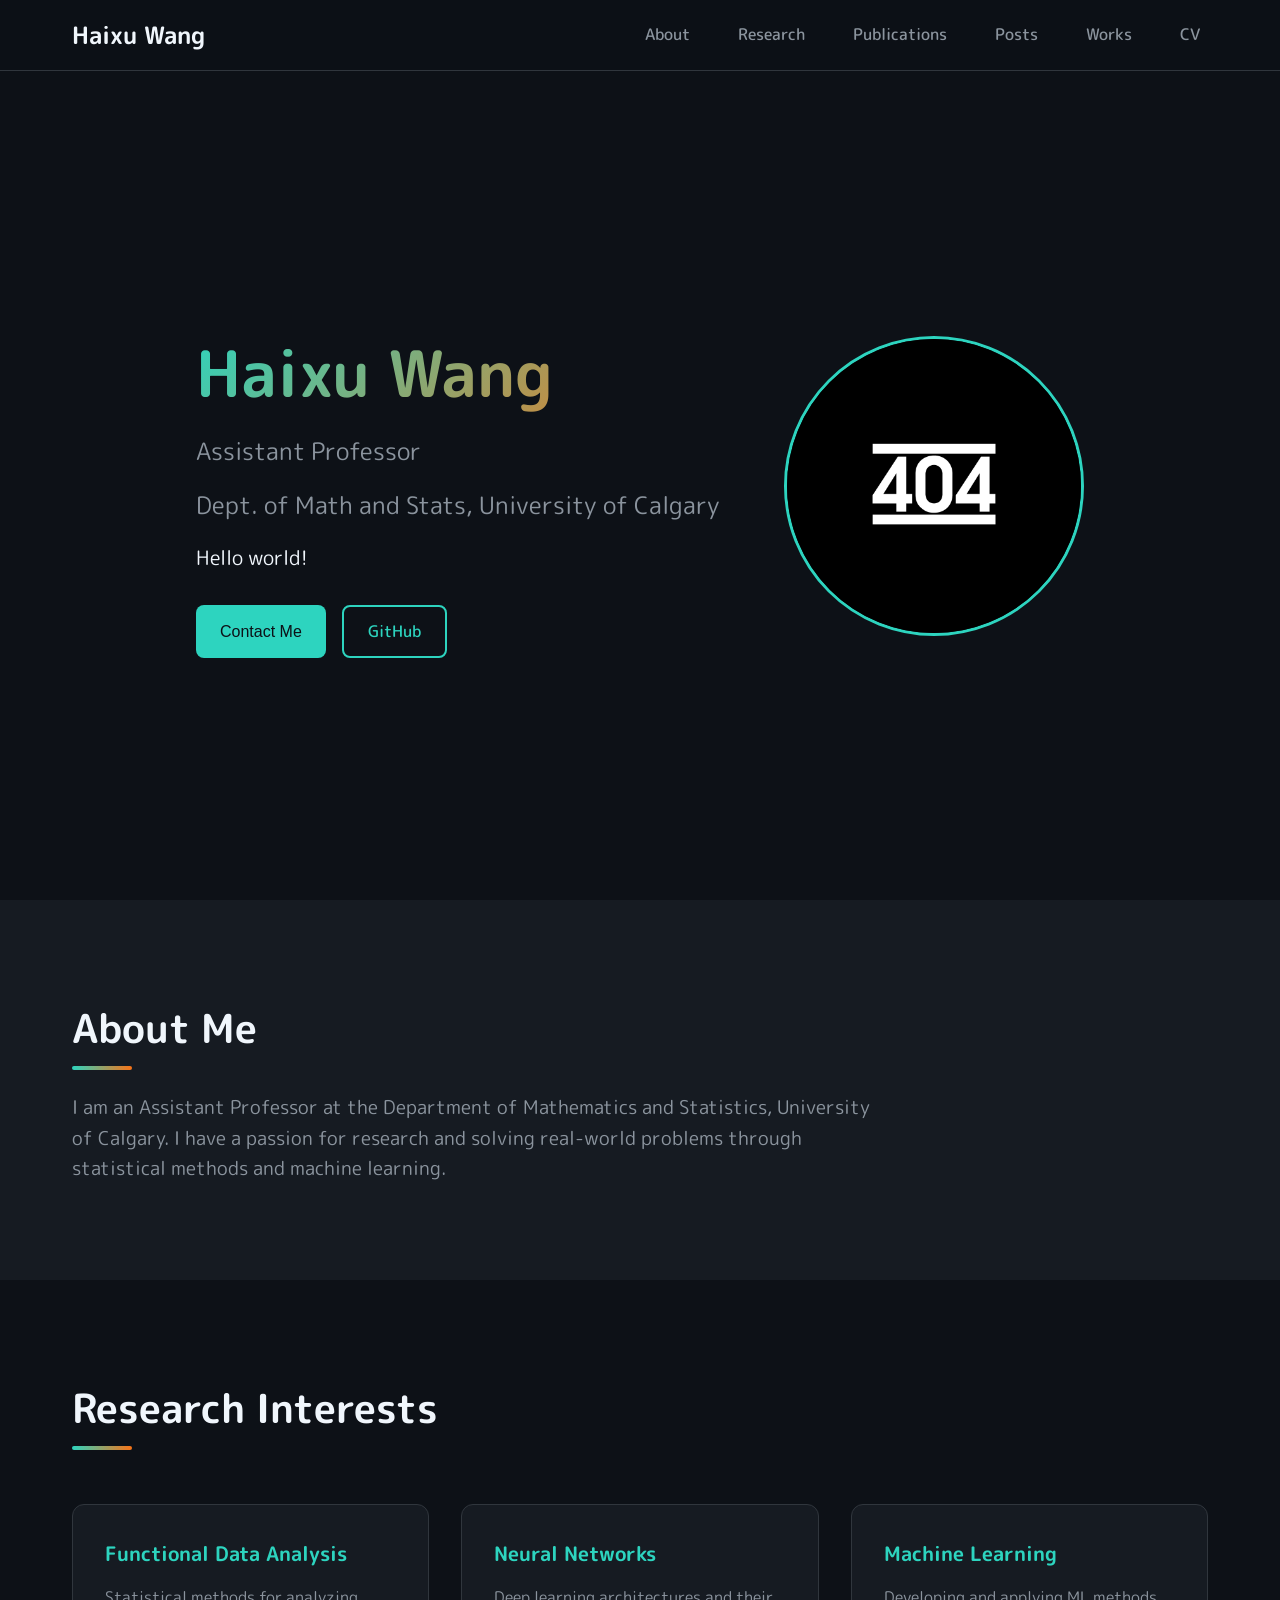
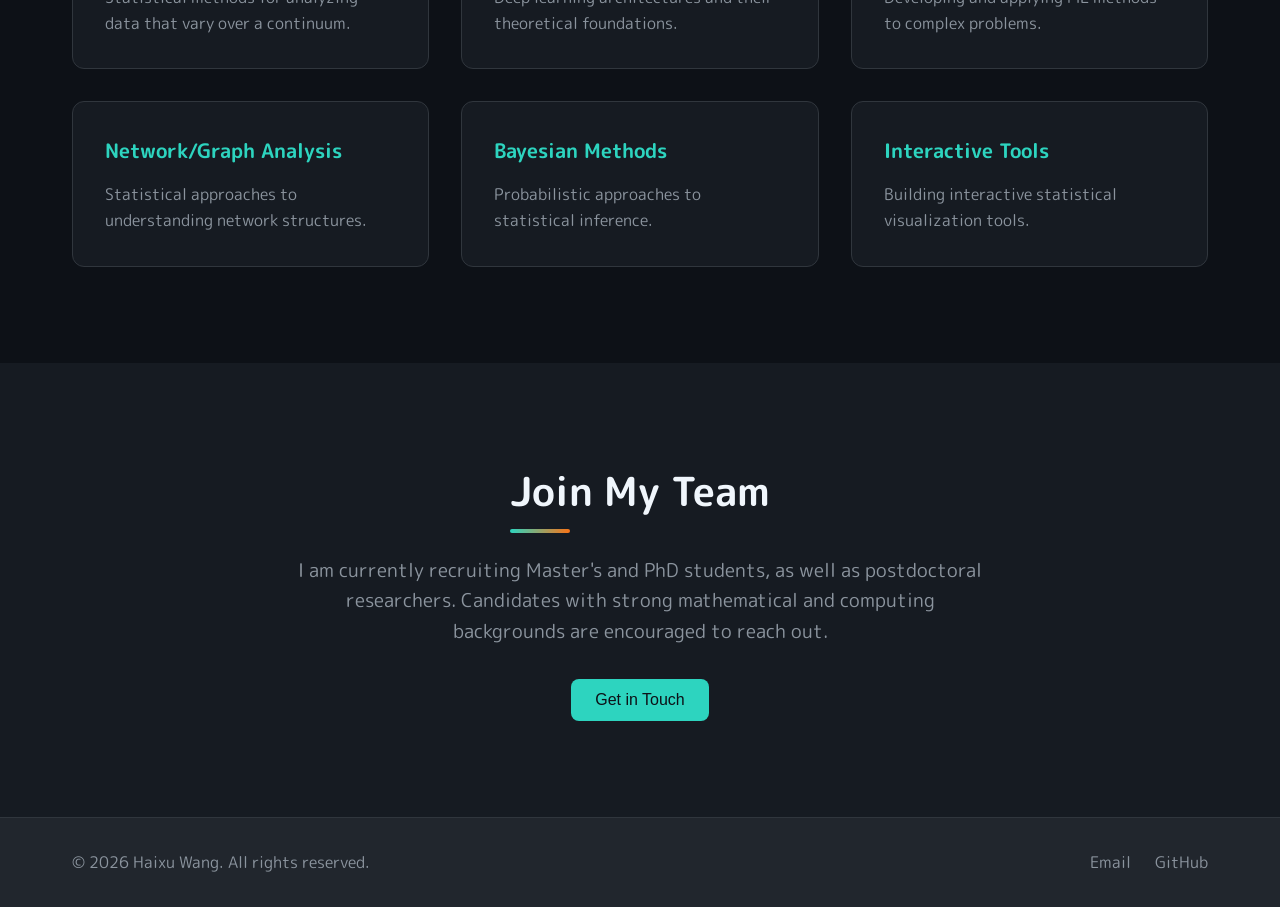
==== index.html @ f055b260 "Initial commit: Personal academic website" ====
<!DOCTYPE html>
<html lang="en">
<head>
    <meta charset="UTF-8">
    <meta name="viewport" content="width=device-width, initial-scale=1.0">
    <title>Haixu Wang | Assistant Professor</title>
    <link rel="stylesheet" href="styles.css">
    <link rel="preconnect" href="https://fonts.googleapis.com">
    <link rel="preconnect" href="https://fonts.gstatic.com" crossorigin>
    <link href="https://fonts.googleapis.com/css2?family=M+PLUS+Rounded+1c:wght@300;400;500;700&display=swap" rel="stylesheet">
</head>
<body>
    <header>
        <nav class="navbar">
            <div class="nav-brand">Haixu Wang</div>
            <ul class="nav-links">
                <li><a href="#about">About</a></li>
                <li><a href="#research">Research</a></li>
                <li><a href="publications.html">Publications</a></li>
                <li><a href="posts.html">Posts</a></li>
                <li><a href="works.html">Works</a></li>
                <li><a href="cv.html">CV</a></li>
            </ul>
            <button class="nav-toggle" aria-label="Toggle navigation">
                <span></span>
                <span></span>
                <span></span>
            </button>
        </nav>
    </header>

    <main>
        <section class="hero">
            <div class="hero-content">
                <div class="hero-text">
                    <h1>Haixu Wang</h1>
                    <p class="title">Assistant Professor</p>
                    <p class="title">Dept. of Math and Stats, University of Calgary</p>
                    <p class="tagline">Hello world!</p>
                    <div class="hero-buttons">
                        <button class="btn btn-primary" onclick="openContactModal()">Contact Me</button>
                        <a href="https://github.com/alex-haixuw" class="btn btn-secondary" target="_blank">GitHub</a>
                    </div>
                </div>
                <div class="hero-image">
                    <img src="profile_pic.png" alt="Haixu Wang" class="profile-image">
                </div>
            </div>
        </section>

        <section id="about" class="section about">
            <div class="container">
                <h2>About Me</h2>
                <p>I am an Assistant Professor at the Department of Mathematics and Statistics, University of Calgary. I have a passion for research and solving real-world problems through statistical methods and machine learning.</p>
            </div>
        </section>

        <section id="research" class="section research">
            <div class="container">
                <h2>Research Interests</h2>
                <div class="research-grid">
                    <div class="research-card">
                        <h3>Functional Data Analysis</h3>
                        <p>Statistical methods for analyzing data that vary over a continuum.</p>
                    </div>
                    <div class="research-card">
                        <h3>Neural Networks</h3>
                        <p>Deep learning architectures and their theoretical foundations.</p>
                    </div>
                    <div class="research-card">
                        <h3>Machine Learning</h3>
                        <p>Developing and applying ML methods to complex problems.</p>
                    </div>
                    <div class="research-card">
                        <h3>Network/Graph Analysis</h3>
                        <p>Statistical approaches to understanding network structures.</p>
                    </div>
                    <div class="research-card">
                        <h3>Bayesian Methods</h3>
                        <p>Probabilistic approaches to statistical inference.</p>
                    </div>
                    <div class="research-card">
                        <h3>Interactive Tools</h3>
                        <p>Building interactive statistical visualization tools.</p>
                    </div>
                </div>
            </div>
        </section>

        <section class="section recruitment">
            <div class="container">
                <h2>Join My Team</h2>
                <p>I am currently recruiting Master's and PhD students, as well as postdoctoral researchers. Candidates with strong mathematical and computing backgrounds are encouraged to reach out.</p>
                <button class="btn btn-primary" onclick="openContactModal()">Get in Touch</button>
            </div>
        </section>
    </main>

    <footer>
        <div class="container">
            <div class="footer-content">
                <p>&copy; 2026 Haixu Wang. All rights reserved.</p>
                <div class="footer-links">
                    <a href="#" onclick="openContactModal(); return false;">Email</a>
                    <a href="https://github.com/alex-haixuw" target="_blank">GitHub</a>
                </div>
            </div>
        </div>
    </footer>

    <!-- Contact Modal -->
    <div id="contact-modal" class="modal" onclick="closeContactModal(event)">
        <div class="modal-content">
            <button class="modal-close" onclick="closeContactModal()">&times;</button>
            <h3>Get in Touch</h3>
            <p>Feel free to reach out via email:</p>
            <div class="email-display">
                <span id="email-text">haixu.wang@ucalgary.ca</span>
                <button class="copy-btn" onclick="copyEmail()">Copy</button>
            </div>
            <p class="copy-feedback" id="copy-feedback">Copied to clipboard!</p>
        </div>
    </div>

    <script src="script.js"></script>
</body>
</html>
---- styles.css ----
/* CSS Variables */
:root {
    --bg-primary: #0d1117;
    --bg-secondary: #161b22;
    --bg-tertiary: #21262d;
    --text-primary: #f0f6fc;
    --text-secondary: #8b949e;
    --accent-teal: #2dd4bf;
    --accent-orange: #f97316;
    --border-color: #30363d;
    --font-main: 'M PLUS Rounded 1c', sans-serif;
}

/* Reset & Base */
* {
    margin: 0;
    padding: 0;
    box-sizing: border-box;
}

html {
    scroll-behavior: smooth;
}

body {
    font-family: var(--font-main);
    background-color: var(--bg-primary);
    color: var(--text-primary);
    line-height: 1.6;
}

a {
    color: var(--accent-teal);
    text-decoration: none;
    transition: color 0.3s ease;
}

a:hover {
    color: var(--accent-orange);
}

.container {
    max-width: 1200px;
    margin: 0 auto;
    padding: 0 2rem;
}

/* Navigation */
header {
    position: fixed;
    top: 0;
    left: 0;
    right: 0;
    z-index: 1000;
    background-color: rgba(13, 17, 23, 0.95);
    backdrop-filter: blur(10px);
    border-bottom: 1px solid var(--border-color);
}

.navbar {
    max-width: 1200px;
    margin: 0 auto;
    padding: 1rem 2rem;
    display: flex;
    justify-content: space-between;
    align-items: center;
}

.nav-brand {
    font-size: 1.5rem;
    font-weight: 700;
    color: var(--text-primary);
}

.nav-links {
    display: flex;
    list-style: none;
    gap: 2rem;
}

.nav-links a {
    color: var(--text-secondary);
    font-weight: 500;
    padding: 0.5rem;
    transition: color 0.3s ease;
}

.nav-links a:hover {
    color: var(--accent-teal);
}

.nav-toggle {
    display: none;
    flex-direction: column;
    gap: 5px;
    background: none;
    border: none;
    cursor: pointer;
    padding: 5px;
}

.nav-toggle span {
    width: 25px;
    height: 2px;
    background-color: var(--text-primary);
    transition: all 0.3s ease;
}

/* Hero Section */
.hero {
    min-height: 100vh;
    display: flex;
    align-items: center;
    padding-top: 80px;
}

.hero-content {
    max-width: 1200px;
    margin: 0 auto;
    padding: 2rem;
    display: flex;
    align-items: center;
    justify-content: space-between;
    gap: 4rem;
}

.hero-text h1 {
    font-size: 4rem;
    font-weight: 700;
    margin-bottom: 0.5rem;
    background: linear-gradient(135deg, var(--accent-teal), var(--accent-orange));
    -webkit-background-clip: text;
    -webkit-text-fill-color: transparent;
    background-clip: text;
}

.hero-text .title {
    font-size: 1.5rem;
    color: var(--text-secondary);
    margin-bottom: 1rem;
}

.hero-text .tagline {
    font-size: 1.25rem;
    color: var(--text-primary);
    margin-bottom: 2rem;
}

.hero-buttons {
    display: flex;
    gap: 1rem;
}

.btn {
    display: inline-block;
    padding: 0.75rem 1.5rem;
    border-radius: 8px;
    font-weight: 500;
    transition: all 0.3s ease;
    cursor: pointer;
    border: none;
    font-size: 1rem;
}

.btn-primary {
    background-color: var(--accent-teal);
    color: var(--bg-primary);
}

.btn-primary:hover {
    background-color: var(--accent-orange);
    color: var(--bg-primary);
}

.btn-secondary {
    background-color: transparent;
    color: var(--accent-teal);
    border: 2px solid var(--accent-teal);
}

.btn-secondary:hover {
    background-color: var(--accent-teal);
    color: var(--bg-primary);
}

.hero-image {
    flex-shrink: 0;
}

.profile-placeholder {
    width: 300px;
    height: 300px;
    border-radius: 50%;
    background: linear-gradient(135deg, var(--bg-secondary), var(--bg-tertiary));
    border: 3px solid var(--accent-teal);
    display: flex;
    align-items: center;
    justify-content: center;
    color: var(--text-secondary);
    font-size: 1rem;
}

.profile-image {
    width: 300px;
    height: 300px;
    border-radius: 50%;
    border: 3px solid var(--accent-teal);
    object-fit: cover;
}

/* Sections */
.section {
    padding: 6rem 0;
}

.section h2 {
    font-size: 2.5rem;
    margin-bottom: 2rem;
    color: var(--text-primary);
    position: relative;
    display: inline-block;
}

.section h2::after {
    content: '';
    position: absolute;
    bottom: -10px;
    left: 0;
    width: 60px;
    height: 4px;
    background: linear-gradient(90deg, var(--accent-teal), var(--accent-orange));
    border-radius: 2px;
}

/* About Section */
.about {
    background-color: var(--bg-secondary);
}

.about p {
    font-size: 1.2rem;
    color: var(--text-secondary);
    max-width: 800px;
}

/* Research Section */
.research-grid {
    display: grid;
    grid-template-columns: repeat(auto-fit, minmax(300px, 1fr));
    gap: 2rem;
    margin-top: 2rem;
}

.research-card {
    background-color: var(--bg-secondary);
    padding: 2rem;
    border-radius: 12px;
    border: 1px solid var(--border-color);
    transition: all 0.3s ease;
}

.research-card:hover {
    border-color: var(--accent-teal);
    transform: translateY(-5px);
}

.research-card h3 {
    color: var(--accent-teal);
    margin-bottom: 1rem;
    font-size: 1.25rem;
}

.research-card p {
    color: var(--text-secondary);
}

/* Recruitment Section */
.recruitment {
    background-color: var(--bg-secondary);
    text-align: center;
}

.recruitment p {
    font-size: 1.2rem;
    color: var(--text-secondary);
    max-width: 700px;
    margin: 0 auto 2rem;
}

/* Footer */
footer {
    background-color: var(--bg-tertiary);
    padding: 2rem 0;
    border-top: 1px solid var(--border-color);
}

.footer-content {
    display: flex;
    justify-content: space-between;
    align-items: center;
}

.footer-content p {
    color: var(--text-secondary);
}

.footer-links {
    display: flex;
    gap: 1.5rem;
}

.footer-links a {
    color: var(--text-secondary);
}

.footer-links a:hover {
    color: var(--accent-teal);
}

/* Fade-in Animation */
.fade-in {
    opacity: 0;
    transform: translateY(20px);
    transition: opacity 0.6s ease, transform 0.6s ease;
}

.fade-in.visible {
    opacity: 1;
    transform: translateY(0);
}

/* Page Content (Subpages) */
.page-content {
    padding-top: 120px;
    min-height: calc(100vh - 150px);
}

.page-title {
    font-size: 3rem;
    margin-bottom: 1rem;
    background: linear-gradient(135deg, var(--accent-teal), var(--accent-orange));
    -webkit-background-clip: text;
    -webkit-text-fill-color: transparent;
    background-clip: text;
}

.page-subtitle {
    color: var(--text-secondary);
    font-size: 1.2rem;
    margin-bottom: 3rem;
}

/* Active nav link */
.nav-links a.active {
    color: var(--accent-teal);
}

/* Publications Page */
.publication-section {
    margin-bottom: 4rem;
}

.publication-section h2 {
    font-size: 1.75rem;
    margin-bottom: 1.5rem;
    color: var(--text-primary);
    padding-bottom: 0.5rem;
    border-bottom: 2px solid var(--border-color);
}

.publication-list {
    display: flex;
    flex-direction: column;
    gap: 1.5rem;
}

.publication-item {
    background-color: var(--bg-secondary);
    padding: 1.5rem;
    border-radius: 8px;
    border: 1px solid var(--border-color);
    transition: border-color 0.3s ease;
}

.publication-item:hover {
    border-color: var(--accent-teal);
}

.publication-item h3 {
    color: var(--text-primary);
    margin-bottom: 0.5rem;
    font-size: 1.1rem;
}

.publication-item .authors {
    color: var(--accent-teal);
    margin-bottom: 0.25rem;
}

.publication-item .journal {
    color: var(--text-secondary);
    font-style: italic;
    margin-bottom: 1rem;
}

.publication-links {
    display: flex;
    gap: 1rem;
}

.pub-link {
    padding: 0.35rem 0.75rem;
    background-color: var(--bg-tertiary);
    border-radius: 4px;
    font-size: 0.85rem;
    color: var(--text-secondary);
    transition: all 0.3s ease;
}

.pub-link:hover {
    background-color: var(--accent-teal);
    color: var(--bg-primary);
}

/* Posts Page */
.posts-grid {
    display: grid;
    gap: 2rem;
}

.post-card {
    background-color: var(--bg-secondary);
    padding: 2rem;
    border-radius: 12px;
    border: 1px solid var(--border-color);
    transition: all 0.3s ease;
}

.post-card:hover {
    border-color: var(--accent-teal);
    transform: translateY(-3px);
}

.post-date {
    color: var(--accent-orange);
    font-size: 0.9rem;
    margin-bottom: 0.5rem;
}

.post-card h2 {
    font-size: 1.5rem;
    margin-bottom: 1rem;
}

.post-card h2 a {
    color: var(--text-primary);
}

.post-card h2 a:hover {
    color: var(--accent-teal);
}

.post-card p {
    color: var(--text-secondary);
    margin-bottom: 1rem;
}

.read-more {
    font-weight: 500;
}

.back-link {
    display: inline-block;
    margin-bottom: 2rem;
    color: var(--text-secondary);
    transition: color 0.3s ease;
}

.back-link:hover {
    color: var(--accent-teal);
}

.post-full {
    max-width: 800px;
}

.post-full h1 {
    font-size: 2.5rem;
    margin-bottom: 1rem;
}

.post-full .post-date {
    margin-bottom: 2rem;
}

.post-full p {
    color: var(--text-secondary);
    line-height: 1.8;
    margin-bottom: 1.5rem;
}

/* Works Page */
.works-grid {
    display: grid;
    grid-template-columns: repeat(auto-fit, minmax(350px, 1fr));
    gap: 2rem;
    margin-top: 2rem;
}

.work-card {
    background-color: var(--bg-secondary);
    padding: 2rem;
    border-radius: 12px;
    border: 1px solid var(--border-color);
    transition: all 0.3s ease;
}

.work-card:hover {
    border-color: var(--accent-teal);
    transform: translateY(-5px);
}

.work-icon {
    color: var(--accent-teal);
    margin-bottom: 1rem;
}

.work-card h2 {
    font-size: 1.5rem;
    margin-bottom: 1rem;
    color: var(--text-primary);
}

.work-card p {
    color: var(--text-secondary);
    margin-bottom: 1rem;
}

.work-tags {
    display: flex;
    gap: 0.5rem;
    margin-bottom: 1.5rem;
    flex-wrap: wrap;
}

.tag {
    padding: 0.25rem 0.75rem;
    background-color: var(--bg-tertiary);
    border-radius: 20px;
    font-size: 0.8rem;
    color: var(--text-secondary);
}

.work-links {
    display: flex;
    gap: 1rem;
}

.work-link {
    color: var(--accent-teal);
    font-weight: 500;
}

/* CV Page */
.cv-download {
    margin-bottom: 3rem;
    display: inline-block;
}

.cv-section {
    margin-bottom: 3rem;
}

.cv-section h2 {
    font-size: 1.75rem;
    margin-bottom: 1.5rem;
    color: var(--accent-teal);
    padding-bottom: 0.5rem;
    border-bottom: 2px solid var(--border-color);
}

.cv-item {
    display: grid;
    grid-template-columns: 150px 1fr;
    gap: 2rem;
    margin-bottom: 1.5rem;
    padding-bottom: 1.5rem;
    border-bottom: 1px solid var(--border-color);
}

.cv-item:last-child {
    border-bottom: none;
}

.cv-date {
    color: var(--accent-orange);
    font-weight: 500;
}

.cv-content h3 {
    color: var(--text-primary);
    margin-bottom: 0.25rem;
}

.cv-content p {
    color: var(--text-secondary);
}

.cv-detail {
    margin-top: 0.5rem;
    font-style: italic;
}

.cv-list {
    list-style: none;
    color: var(--text-secondary);
}

.cv-list li {
    padding: 0.5rem 0;
    padding-left: 1.5rem;
    position: relative;
}

.cv-list li::before {
    content: '\2022';
    color: var(--accent-teal);
    position: absolute;
    left: 0;
}

@media (max-width: 768px) {
    .page-title {
        font-size: 2rem;
    }

    .cv-item {
        grid-template-columns: 1fr;
        gap: 0.5rem;
    }

    .works-grid {
        grid-template-columns: 1fr;
    }
}

/* Contact Modal */
.modal {
    display: none;
    position: fixed;
    top: 0;
    left: 0;
    width: 100%;
    height: 100%;
    background-color: rgba(0, 0, 0, 0.8);
    z-index: 2000;
    align-items: center;
    justify-content: center;
    opacity: 0;
    transition: opacity 0.3s ease;
}

.modal.active {
    display: flex;
    opacity: 1;
}

.modal-content {
    background-color: var(--bg-secondary);
    padding: 2.5rem;
    border-radius: 12px;
    border: 1px solid var(--border-color);
    max-width: 400px;
    width: 90%;
    text-align: center;
    position: relative;
    transform: scale(0.9);
    transition: transform 0.3s ease;
}

.modal.active .modal-content {
    transform: scale(1);
}

.modal-close {
    position: absolute;
    top: 1rem;
    right: 1rem;
    background: none;
    border: none;
    color: var(--text-secondary);
    font-size: 1.5rem;
    cursor: pointer;
    transition: color 0.3s ease;
    line-height: 1;
}

.modal-close:hover {
    color: var(--accent-orange);
}

.modal-content h3 {
    color: var(--text-primary);
    margin-bottom: 0.5rem;
    font-size: 1.5rem;
}

.modal-content > p {
    color: var(--text-secondary);
    margin-bottom: 1.5rem;
}

.email-display {
    display: flex;
    align-items: center;
    justify-content: center;
    gap: 0.75rem;
    background-color: var(--bg-tertiary);
    padding: 1rem;
    border-radius: 8px;
    border: 1px solid var(--border-color);
}

.email-display span {
    color: var(--accent-teal);
    font-weight: 500;
    user-select: all;
}

.copy-btn {
    padding: 0.4rem 0.8rem;
    background-color: var(--accent-teal);
    color: var(--bg-primary);
    border: none;
    border-radius: 4px;
    cursor: pointer;
    font-weight: 500;
    font-size: 0.85rem;
    transition: background-color 0.3s ease;
}

.copy-btn:hover {
    background-color: var(--accent-orange);
}

.copy-feedback {
    color: var(--accent-teal);
    font-size: 0.9rem;
    margin-top: 1rem;
    opacity: 0;
    transition: opacity 0.3s ease;
}

.copy-feedback.show {
    opacity: 1;
}

/* Responsive Design */
@media (max-width: 768px) {
    .nav-links {
        display: none;
        position: absolute;
        top: 100%;
        left: 0;
        right: 0;
        flex-direction: column;
        background-color: var(--bg-secondary);
        padding: 1rem;
        gap: 0;
        border-bottom: 1px solid var(--border-color);
    }

    .nav-links.active {
        display: flex;
    }

    .nav-links li {
        padding: 0.75rem 1rem;
    }

    .nav-toggle {
        display: flex;
    }

    .hero-content {
        flex-direction: column-reverse;
        text-align: center;
    }

    .hero-text h1 {
        font-size: 2.5rem;
    }

    .hero-buttons {
        justify-content: center;
    }

    .profile-placeholder {
        width: 200px;
        height: 200px;
    }

    .footer-content {
        flex-direction: column;
        gap: 1rem;
        text-align: center;
    }
}
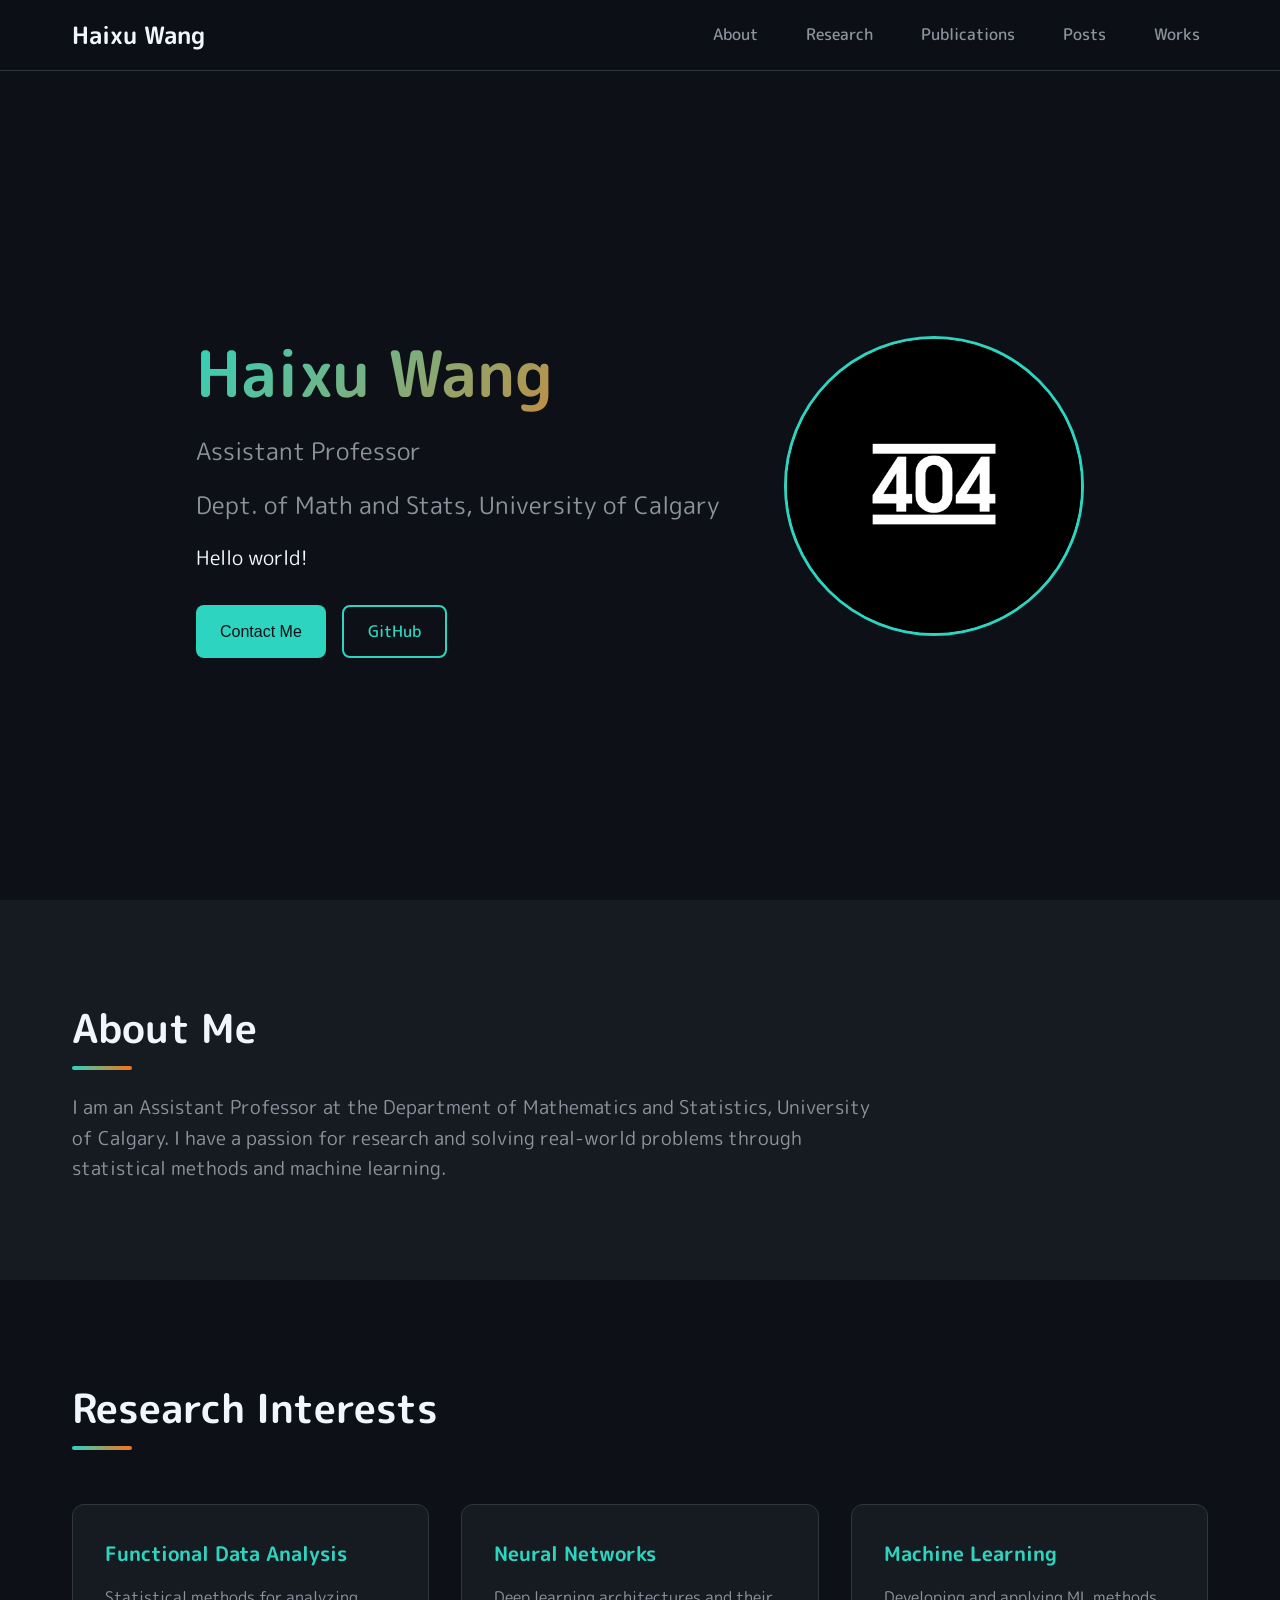
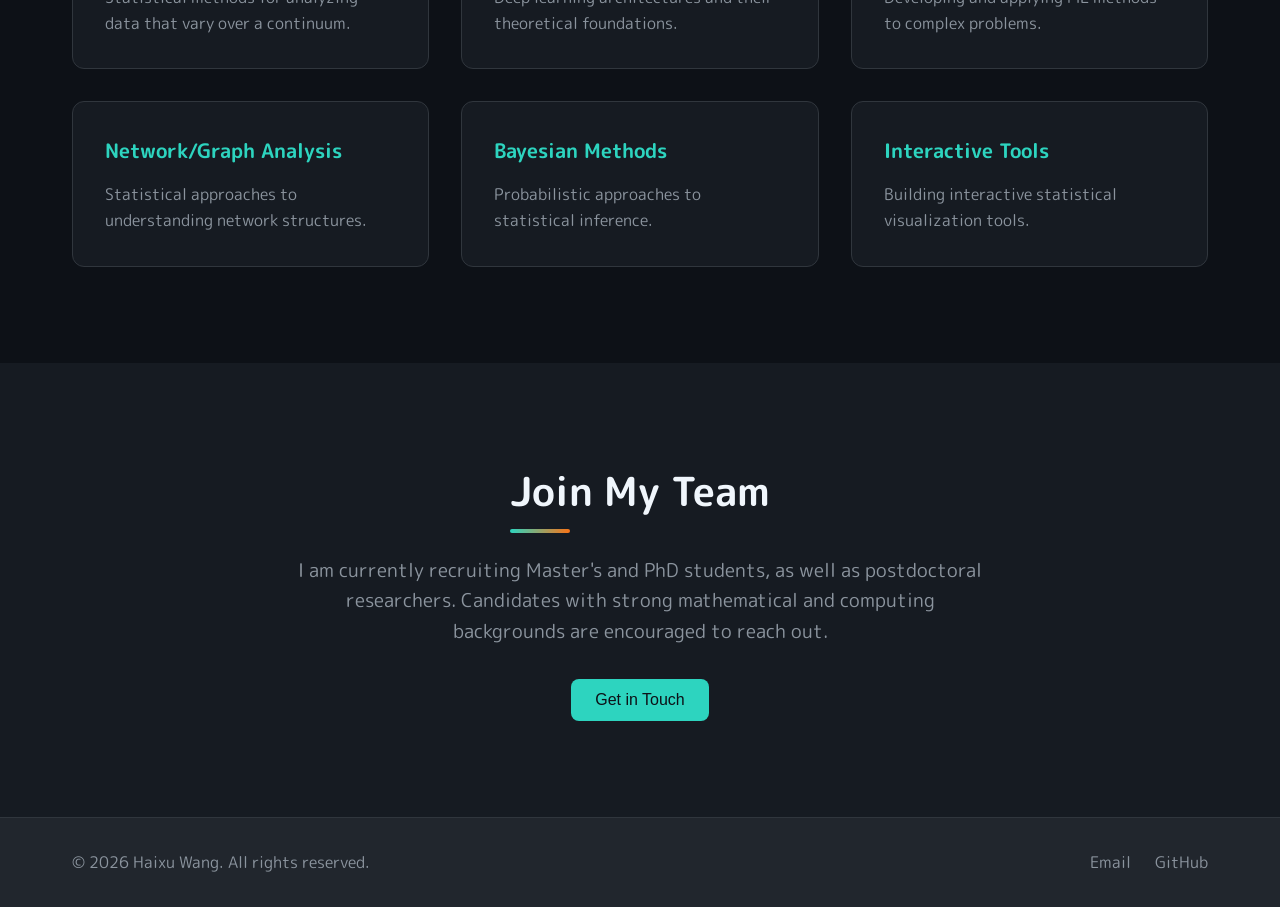
==== commit 80a69438: "edit" ====
--- a/index.html
+++ b/index.html
@@ -17,9 +17,8 @@
                 <li><a href="#about">About</a></li>
                 <li><a href="#research">Research</a></li>
                 <li><a href="publications.html">Publications</a></li>
-                <li><a href="posts.html">Posts</a></li>
-                <li><a href="works.html">Works</a></li>
-                <li><a href="cv.html">CV</a></li>
+                <li><a href="posts/">Posts</a></li>
+                <li><a href="works/">Works</a></li>
             </ul>
             <button class="nav-toggle" aria-label="Toggle navigation">
                 <span></span>
--- a/styles.css
+++ b/styles.css
@@ -499,6 +499,86 @@
     margin-bottom: 1.5rem;
 }
 
+/* Post Full - Images, Figures, Tables */
+.post-hero {
+    margin-bottom: 2rem;
+}
+
+.post-hero img {
+    width: 100%;
+    border-radius: 8px;
+}
+
+.post-full h2 {
+    font-size: 1.5rem;
+    margin-top: 2.5rem;
+    margin-bottom: 1rem;
+    color: var(--accent-teal);
+}
+
+.post-figure {
+    margin: 2rem 0;
+    text-align: center;
+}
+
+.post-figure img {
+    max-width: 100%;
+    border-radius: 8px;
+    border: 1px solid var(--border-color);
+}
+
+.post-caption {
+    display: block;
+    margin-top: 0.75rem;
+    font-size: 0.9rem;
+    color: var(--text-secondary);
+    font-style: italic;
+}
+
+.post-table-wrapper {
+    overflow-x: auto;
+    margin: 1.5rem 0;
+}
+
+.post-table {
+    width: 100%;
+    border-collapse: collapse;
+    font-size: 0.95rem;
+}
+
+.post-table th,
+.post-table td {
+    padding: 0.75rem 1rem;
+    border: 1px solid var(--border-color);
+    text-align: center;
+}
+
+.post-table th {
+    background-color: var(--bg-tertiary);
+    color: var(--text-primary);
+    font-weight: 600;
+}
+
+.post-table td {
+    color: var(--text-secondary);
+}
+
+.post-table td:first-child {
+    text-align: left;
+    color: var(--text-primary);
+    font-weight: 500;
+}
+
+.post-table td:last-child {
+    color: var(--accent-teal);
+}
+
+.post-links {
+    margin-top: 2rem;
+    margin-bottom: 2rem;
+}
+
+
 /* Works Page */
 .works-grid {
     display: grid;
@@ -561,73 +641,6 @@
     font-weight: 500;
 }
 
-/* CV Page */
-.cv-download {
-    margin-bottom: 3rem;
-    display: inline-block;
-}
-
-.cv-section {
-    margin-bottom: 3rem;
-}
-
-.cv-section h2 {
-    font-size: 1.75rem;
-    margin-bottom: 1.5rem;
-    color: var(--accent-teal);
-    padding-bottom: 0.5rem;
-    border-bottom: 2px solid var(--border-color);
-}
-
-.cv-item {
-    display: grid;
-    grid-template-columns: 150px 1fr;
-    gap: 2rem;
-    margin-bottom: 1.5rem;
-    padding-bottom: 1.5rem;
-    border-bottom: 1px solid var(--border-color);
-}
-
-.cv-item:last-child {
-    border-bottom: none;
-}
-
-.cv-date {
-    color: var(--accent-orange);
-    font-weight: 500;
-}
-
-.cv-content h3 {
-    color: var(--text-primary);
-    margin-bottom: 0.25rem;
-}
-
-.cv-content p {
-    color: var(--text-secondary);
-}
-
-.cv-detail {
-    margin-top: 0.5rem;
-    font-style: italic;
-}
-
-.cv-list {
-    list-style: none;
-    color: var(--text-secondary);
-}
-
-.cv-list li {
-    padding: 0.5rem 0;
-    padding-left: 1.5rem;
-    position: relative;
-}
-
-.cv-list li::before {
-    content: '\2022';
-    color: var(--accent-teal);
-    position: absolute;
-    left: 0;
-}
 
 @media (max-width: 768px) {
     .page-title {
